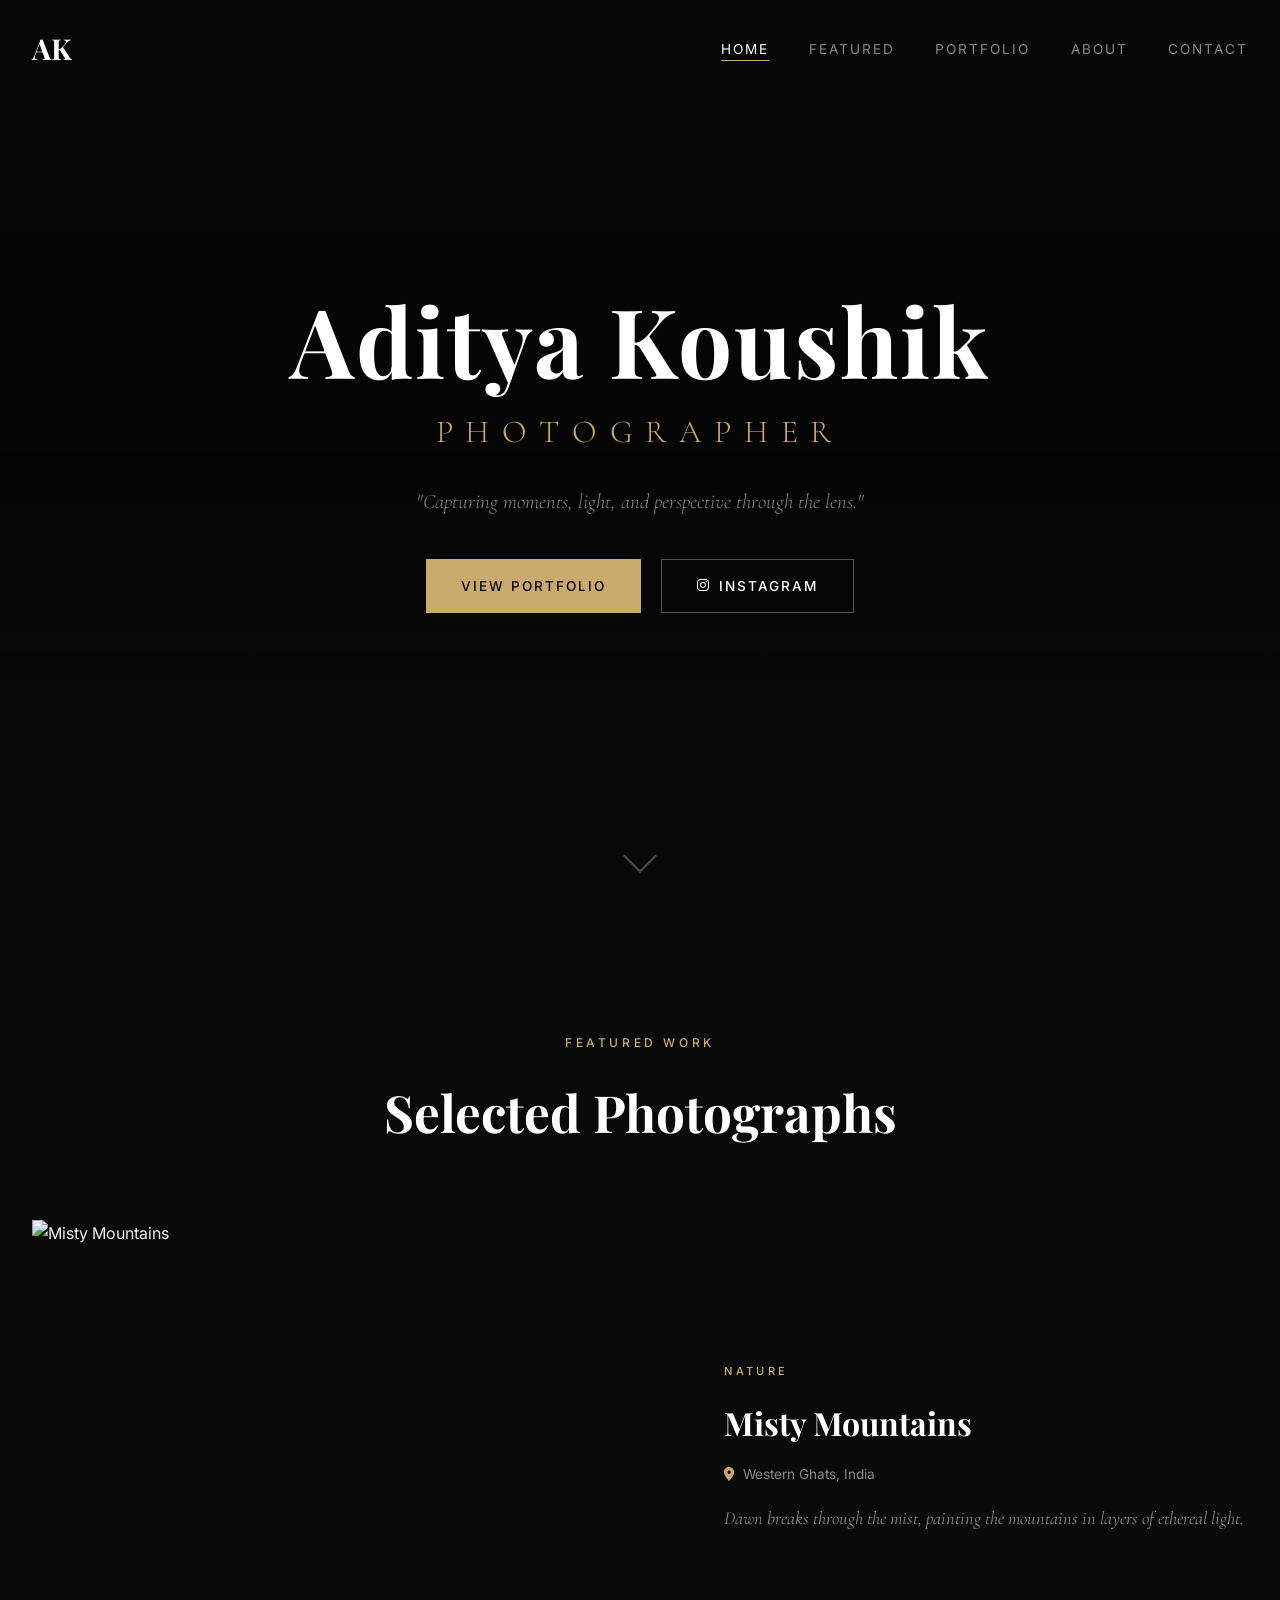
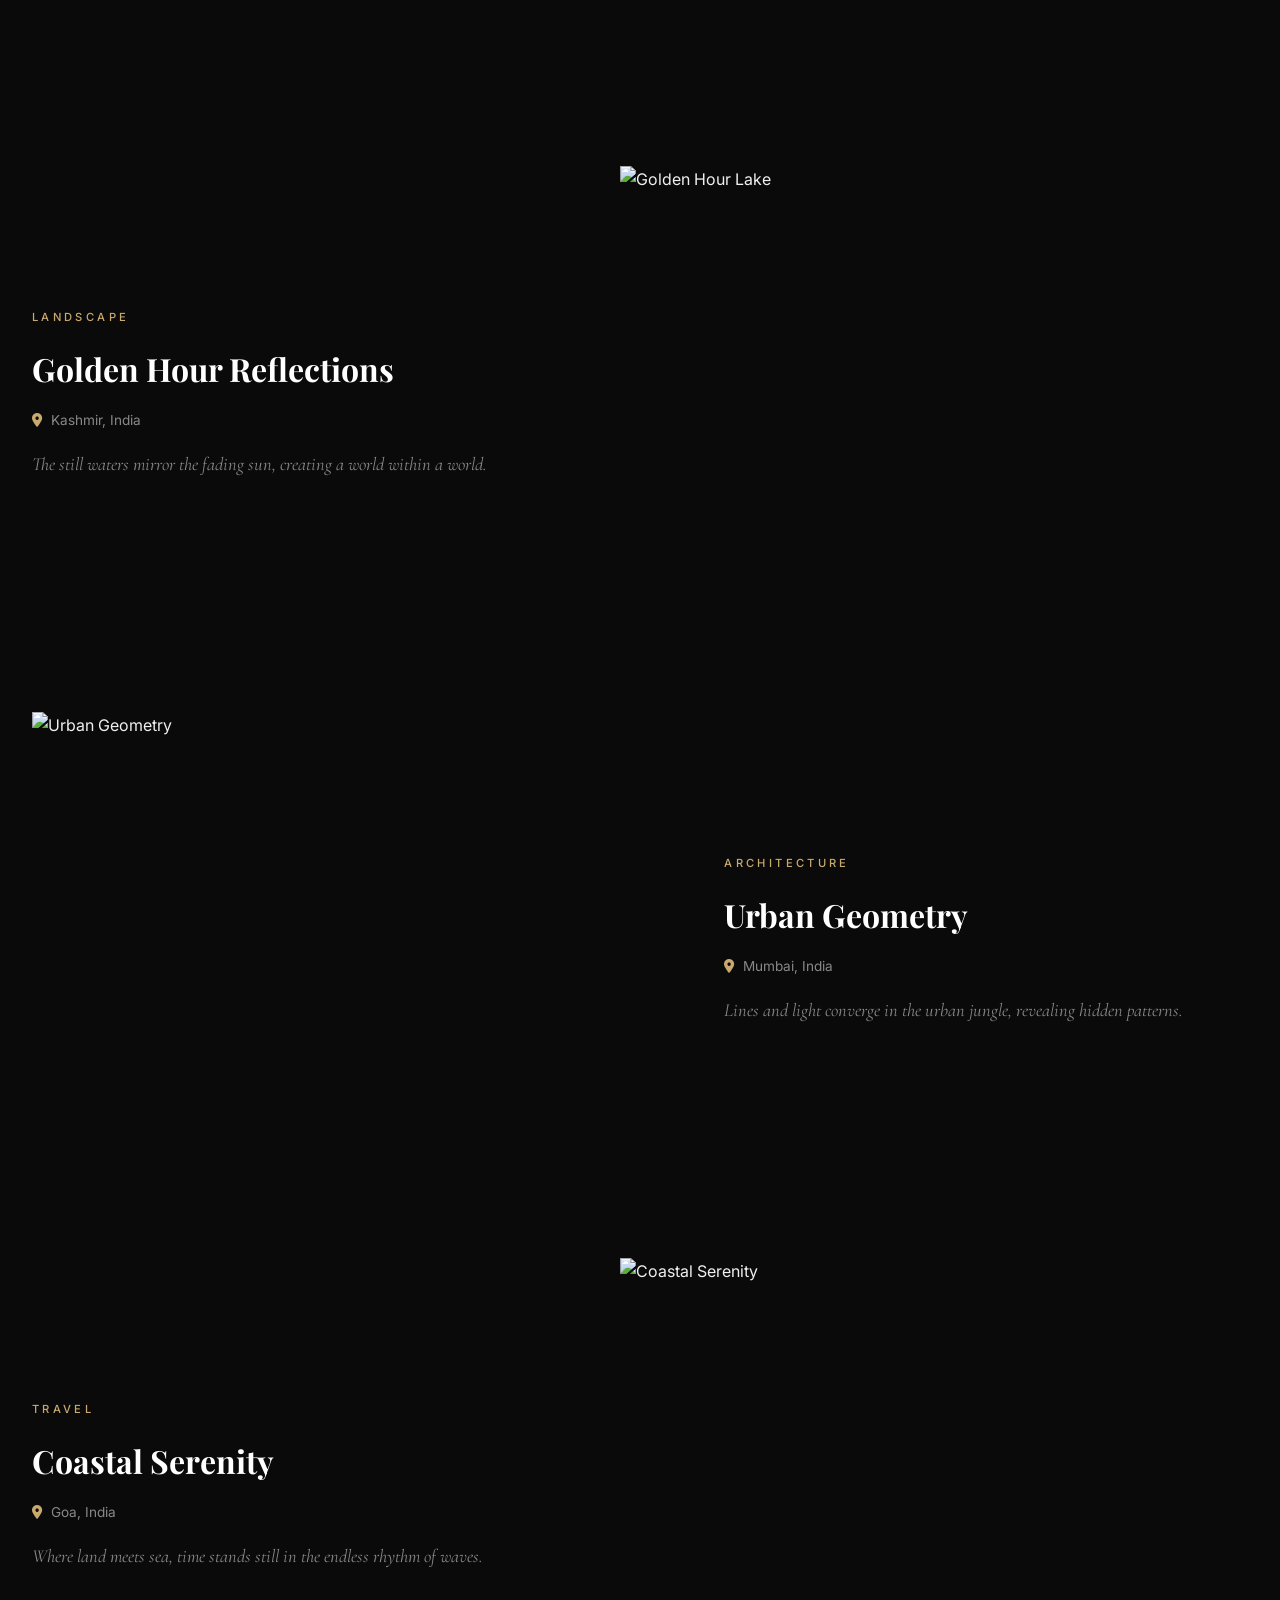
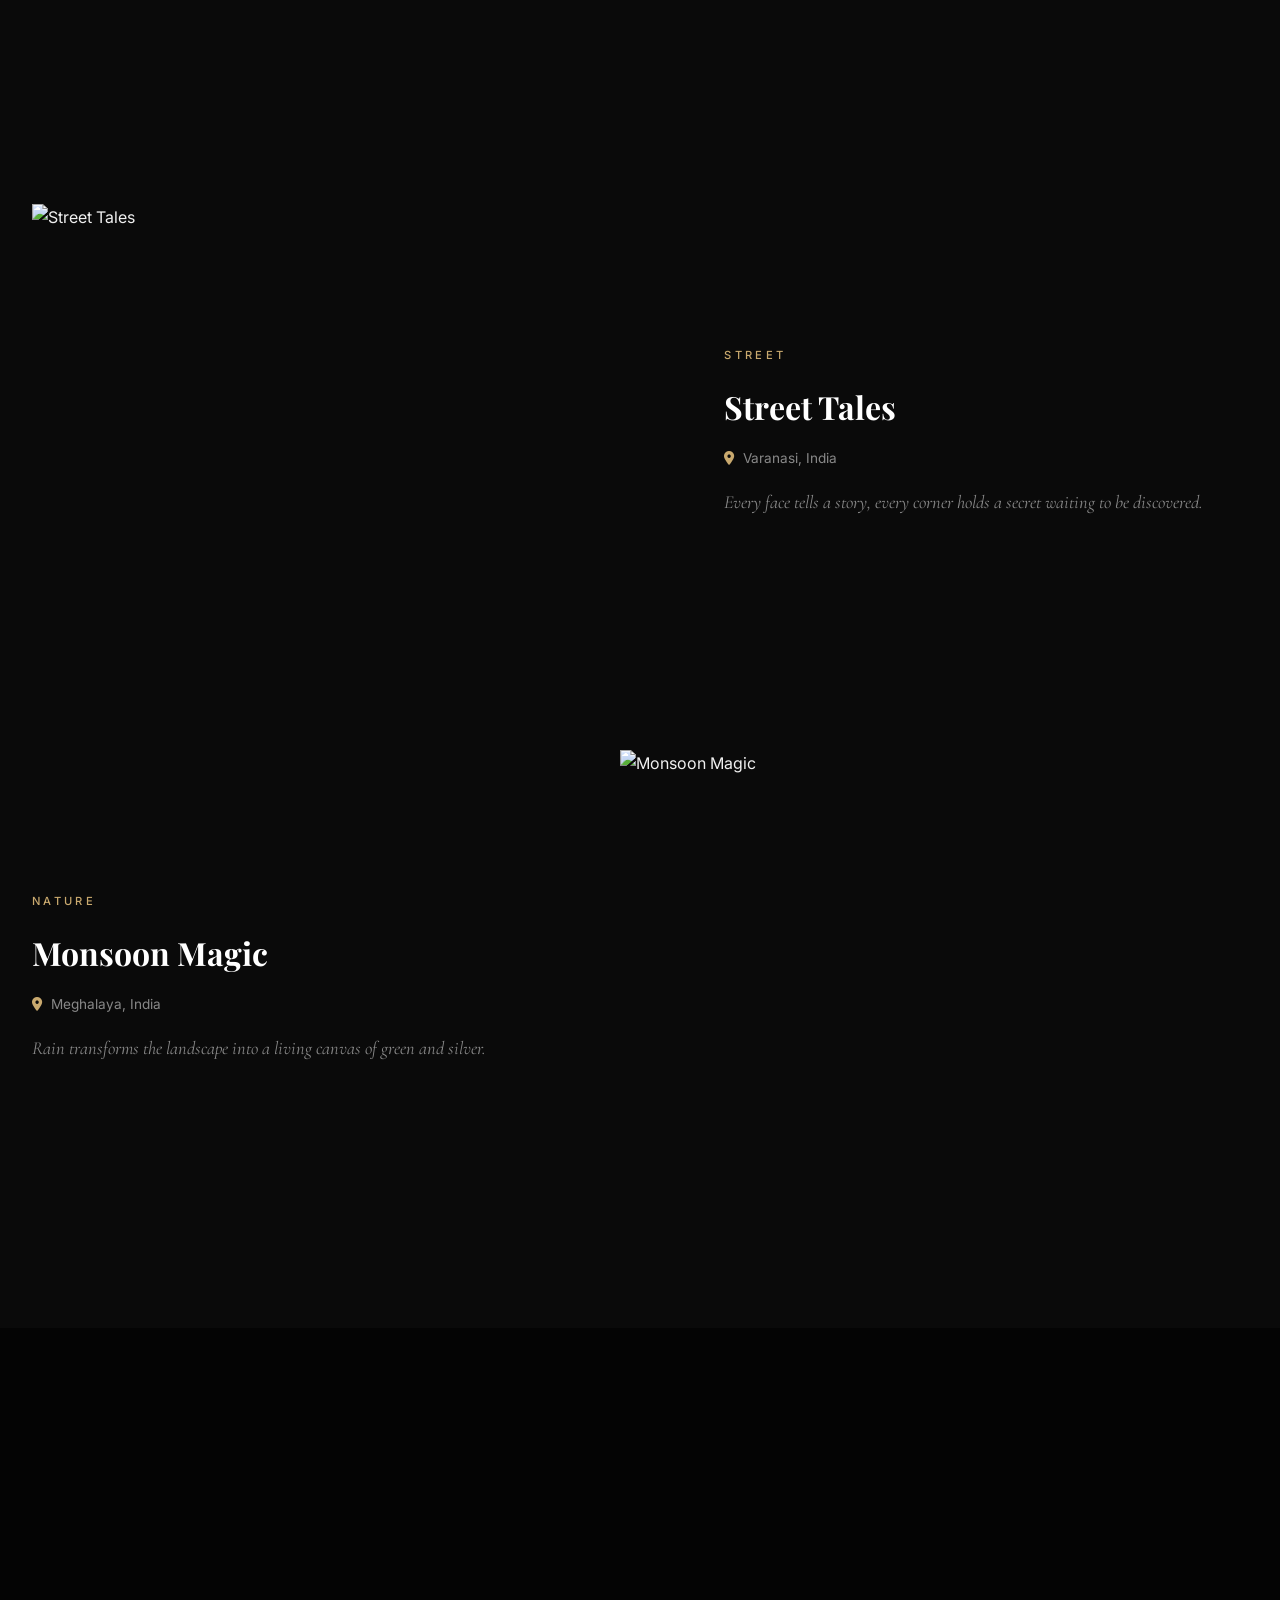
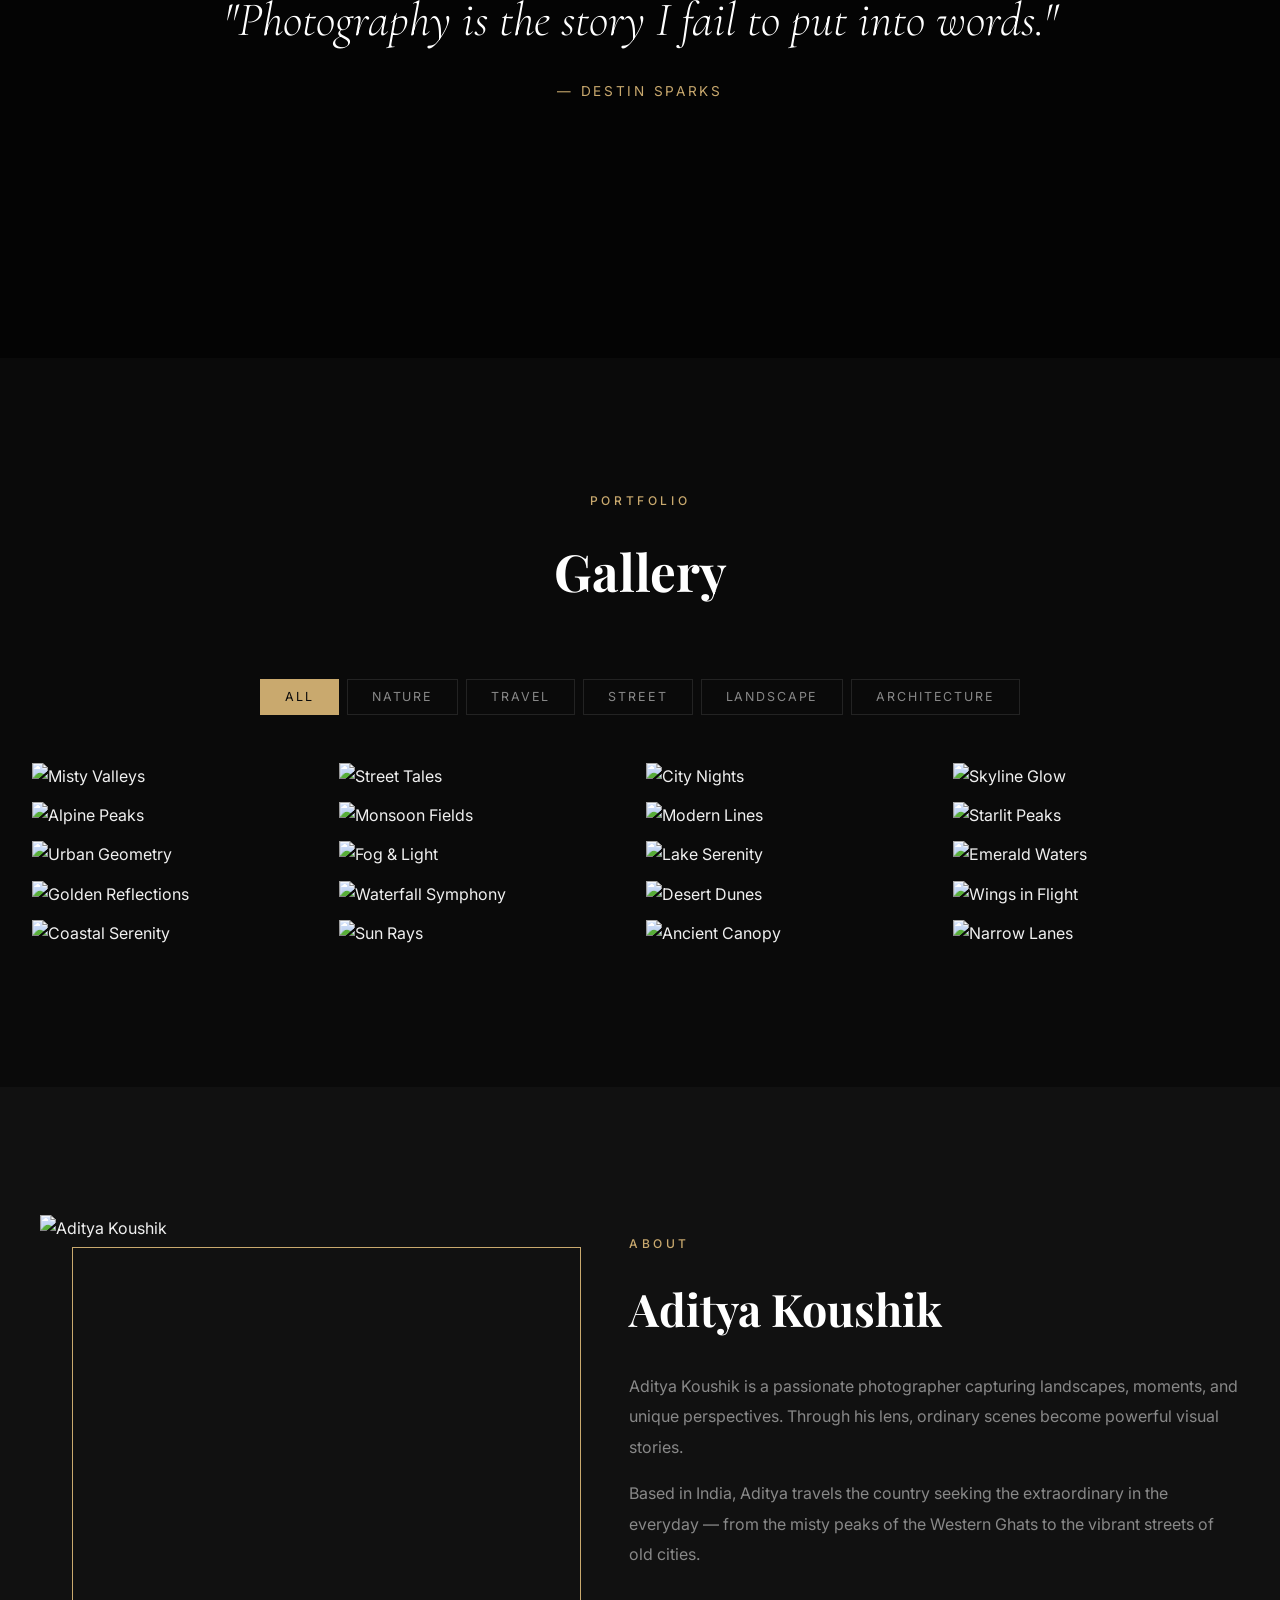
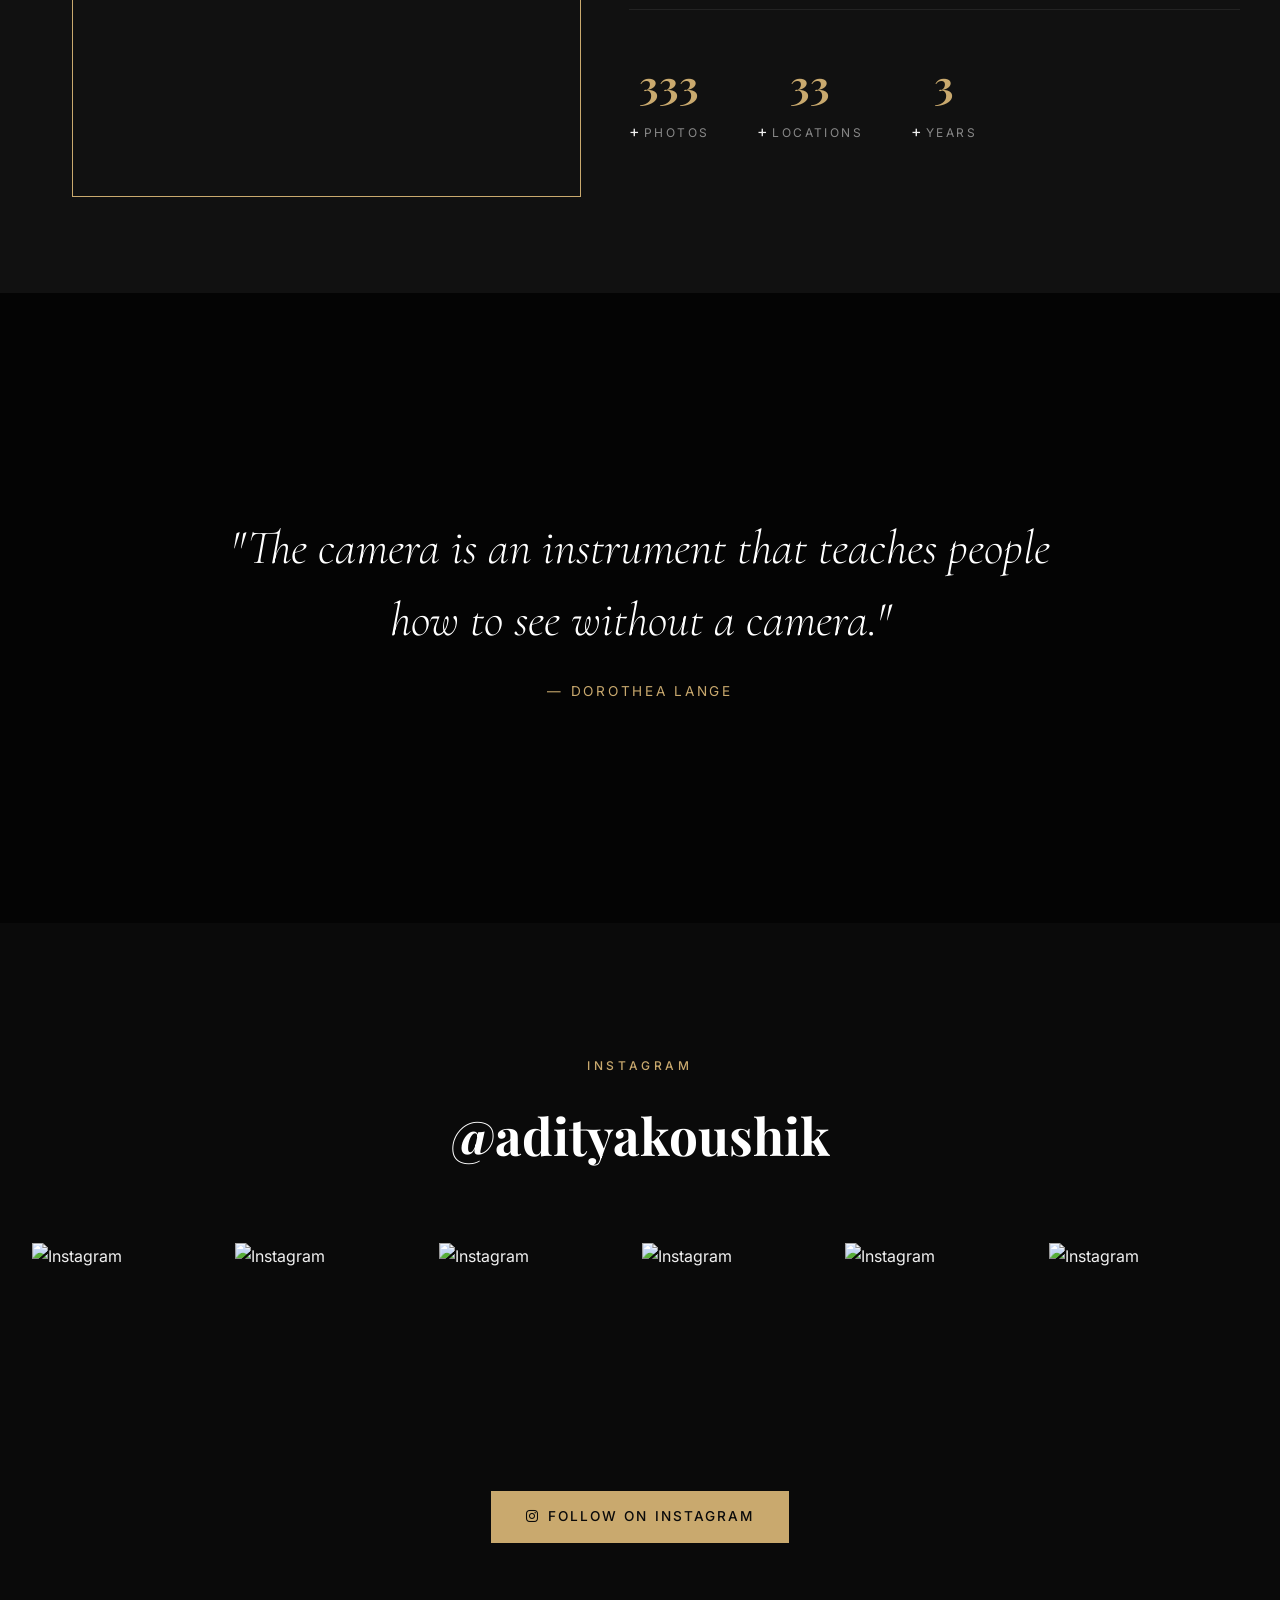
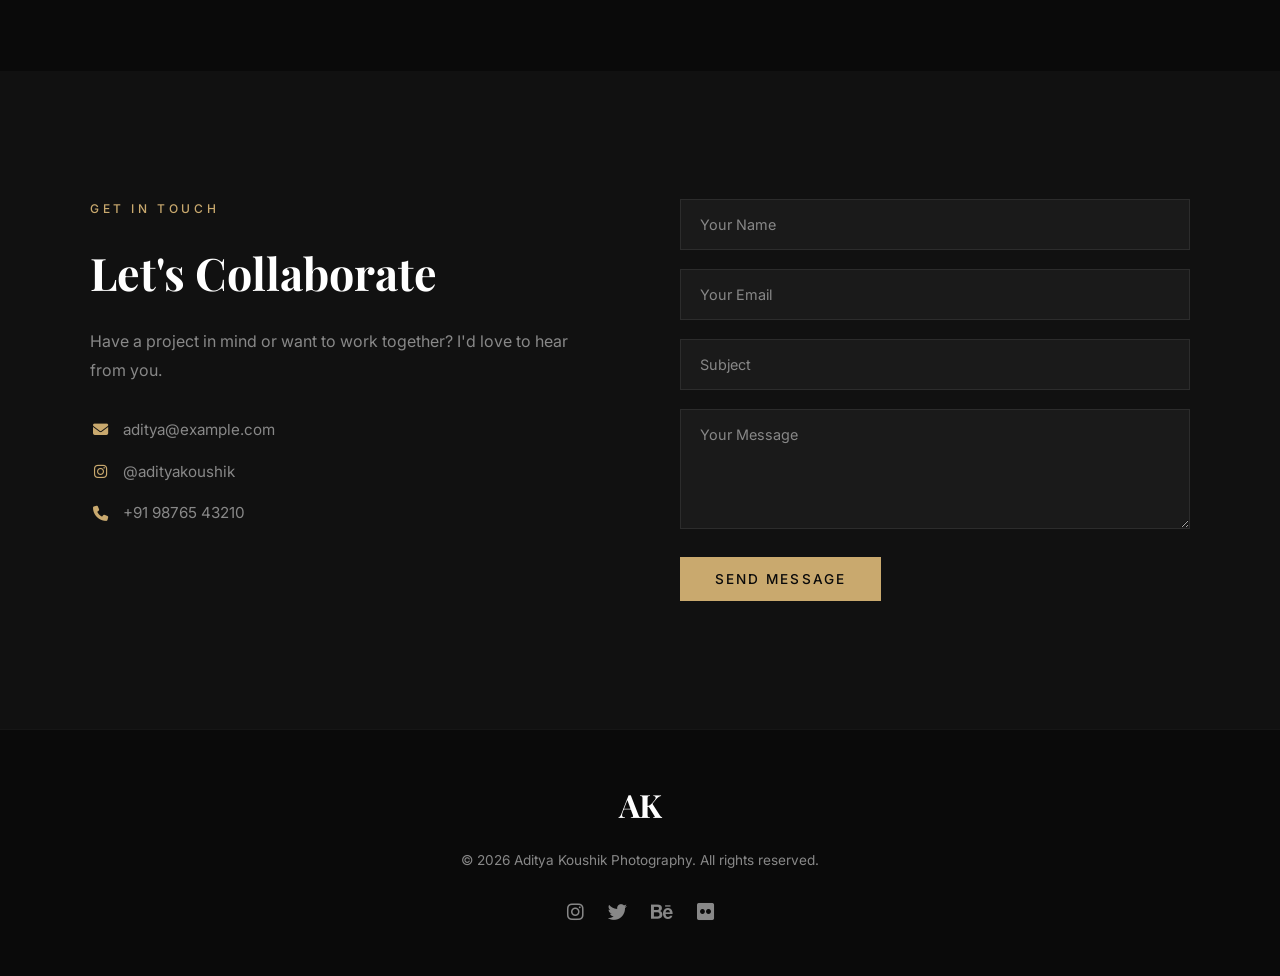
==== index.html @ e624eb82 "🚀 Initial commit - Aditya Koushik Photography Portfolio" ====
<!DOCTYPE html>
<html lang="en">
<head>
    <meta charset="UTF-8">
    <meta name="viewport" content="width=device-width, initial-scale=1.0">
    <title>Aditya Koushik – Photography</title>
    <link rel="stylesheet" href="css/style.css">
    <link rel="stylesheet" href="css/lightbox.css">
    <link href="https://fonts.googleapis.com/css2?family=Playfair+Display:ital,wght@0,400;0,700;1,400&family=Inter:wght@300;400;500;600&family=Cormorant+Garamond:ital,wght@0,300;0,400;0,600;1,300;1,400&display=swap" rel="stylesheet">
    <link rel="stylesheet" href="https://cdnjs.cloudflare.com/ajax/libs/font-awesome/6.5.1/css/all.min.css">
</head>
<body>
    <!-- Loader -->
    <div id="loader">
        <div class="loader-inner">
            <div class="loader-line"></div>
            <span>Aditya Koushik</span>
        </div>
    </div>

    <!-- Navigation -->
    <nav id="navbar">
        <div class="nav-container">
            <a href="#" class="nav-logo">AK</a>
            <button class="nav-toggle" id="navToggle" aria-label="Toggle navigation">
                <span></span>
                <span></span>
                <span></span>
            </button>
            <ul class="nav-links" id="navLinks">
                <li><a href="#hero">Home</a></li>
                <li><a href="#featured">Featured</a></li>
                <li><a href="#gallery">Portfolio</a></li>
                <li><a href="#about">About</a></li>
                <li><a href="#contact">Contact</a></li>
            </ul>
        </div>
    </nav>

    <!-- Hero Section -->
    <section id="hero" class="hero-section">
        <div class="hero-parallax-bg">
            <img src="https://images.unsplash.com/photo-1506905925346-21bda4d32df4?w=1920&q=80" alt="Hero landscape" class="hero-bg-img">
        </div>
        <div class="hero-overlay"></div>
        <div class="hero-content">
            <h1 class="hero-title">
                <span class="hero-title-line">Aditya Koushik</span>
                <span class="hero-subtitle-line">Photographer</span>
            </h1>
            <p class="hero-tagline">"Capturing moments, light, and perspective through the lens."</p>
            <div class="hero-buttons">
                <a href="#gallery" class="btn btn-primary">View Portfolio</a>
                <a href="https://instagram.com" target="_blank" class="btn btn-outline"><i class="fab fa-instagram"></i> Instagram</a>
            </div>
        </div>
        <div class="scroll-indicator">
            <div class="scroll-arrow"></div>
        </div>
    </section>

    <!-- Featured Photos Section -->
    <section id="featured" class="featured-section">
        <div class="section-header reveal">
            <span class="section-label">Featured Work</span>
            <h2 class="section-title">Selected Photographs</h2>
        </div>

        <div class="featured-grid">
            <!-- Item 1 -->
            <div class="featured-item reveal" data-direction="left">
                <div class="featured-image">
                    <img src="https://images.unsplash.com/photo-1470071459604-3b5ec3a7fe05?w=900&q=80" alt="Misty Mountains" loading="lazy">
                </div>
                <div class="featured-info">
                    <span class="featured-category">Nature</span>
                    <h3>Misty Mountains</h3>
                    <p class="featured-location"><i class="fas fa-map-marker-alt"></i> Western Ghats, India</p>
                    <p class="featured-caption">Dawn breaks through the mist, painting the mountains in layers of ethereal light.</p>
                </div>
            </div>

            <!-- Item 2 -->
            <div class="featured-item featured-item-reverse reveal" data-direction="right">
                <div class="featured-image">
                    <img src="https://images.unsplash.com/photo-1493246507139-91e8fad9978e?w=900&q=80" alt="Golden Hour Lake" loading="lazy">
                </div>
                <div class="featured-info">
                    <span class="featured-category">Landscape</span>
                    <h3>Golden Hour Reflections</h3>
                    <p class="featured-location"><i class="fas fa-map-marker-alt"></i> Kashmir, India</p>
                    <p class="featured-caption">The still waters mirror the fading sun, creating a world within a world.</p>
                </div>
            </div>

            <!-- Item 3 -->
            <div class="featured-item reveal" data-direction="left">
                <div class="featured-image">
                    <img src="https://images.unsplash.com/photo-1477959858617-67f85cf4f1df?w=900&q=80" alt="Urban Geometry" loading="lazy">
                </div>
                <div class="featured-info">
                    <span class="featured-category">Architecture</span>
                    <h3>Urban Geometry</h3>
                    <p class="featured-location"><i class="fas fa-map-marker-alt"></i> Mumbai, India</p>
                    <p class="featured-caption">Lines and light converge in the urban jungle, revealing hidden patterns.</p>
                </div>
            </div>

            <!-- Item 4 -->
            <div class="featured-item featured-item-reverse reveal" data-direction="right">
                <div class="featured-image">
                    <img src="https://images.unsplash.com/photo-1504893524553-b855bce32c67?w=900&q=80" alt="Coastal Serenity" loading="lazy">
                </div>
                <div class="featured-info">
                    <span class="featured-category">Travel</span>
                    <h3>Coastal Serenity</h3>
                    <p class="featured-location"><i class="fas fa-map-marker-alt"></i> Goa, India</p>
                    <p class="featured-caption">Where land meets sea, time stands still in the endless rhythm of waves.</p>
                </div>
            </div>

            <!-- Item 5 -->
            <div class="featured-item reveal" data-direction="left">
                <div class="featured-image">
                    <img src="https://images.unsplash.com/photo-1517760444937-f6397edcbbcd?w=900&q=80" alt="Street Tales" loading="lazy">
                </div>
                <div class="featured-info">
                    <span class="featured-category">Street</span>
                    <h3>Street Tales</h3>
                    <p class="featured-location"><i class="fas fa-map-marker-alt"></i> Varanasi, India</p>
                    <p class="featured-caption">Every face tells a story, every corner holds a secret waiting to be discovered.</p>
                </div>
            </div>

            <!-- Item 6 -->
            <div class="featured-item featured-item-reverse reveal" data-direction="right">
                <div class="featured-image">
                    <img src="https://images.unsplash.com/photo-1518173946687-a1e0e2a9e57c?w=900&q=80" alt="Monsoon Magic" loading="lazy">
                </div>
                <div class="featured-info">
                    <span class="featured-category">Nature</span>
                    <h3>Monsoon Magic</h3>
                    <p class="featured-location"><i class="fas fa-map-marker-alt"></i> Meghalaya, India</p>
                    <p class="featured-caption">Rain transforms the landscape into a living canvas of green and silver.</p>
                </div>
            </div>
        </div>
    </section>

    <!-- Parallax Quote Section -->
    <section class="parallax-quote">
        <div class="parallax-bg">
            <img src="https://images.unsplash.com/photo-1500534314209-a25ddb2bd429?w=1920&q=80" alt="Parallax background" loading="lazy">
        </div>
        <div class="parallax-overlay"></div>
        <div class="parallax-content reveal">
            <blockquote>"Photography is the story I fail to put into words."</blockquote>
            <span class="quote-author">— Destin Sparks</span>
        </div>
    </section>

    <!-- Main Portfolio Gallery -->
    <section id="gallery" class="gallery-section">
        <div class="section-header reveal">
            <span class="section-label">Portfolio</span>
            <h2 class="section-title">Gallery</h2>
        </div>

        <div class="gallery-filters reveal">
            <button class="filter-btn active" data-filter="all">All</button>
            <button class="filter-btn" data-filter="nature">Nature</button>
            <button class="filter-btn" data-filter="travel">Travel</button>
            <button class="filter-btn" data-filter="street">Street</button>
            <button class="filter-btn" data-filter="landscape">Landscape</button>
            <button class="filter-btn" data-filter="architecture">Architecture</button>
        </div>

        <div class="masonry-grid" id="masonryGrid">
            <!-- Gallery items populated by JS -->
        </div>
    </section>

    <!-- About Section -->
    <section id="about" class="about-section">
        <div class="about-container reveal">
            <div class="about-image">
                <img src="https://images.unsplash.com/photo-1507003211169-0a1dd7228f2d?w=600&q=80" alt="Aditya Koushik" loading="lazy">
            </div>
            <div class="about-text">
                <span class="section-label">About</span>
                <h2>Aditya Koushik</h2>
                <p>Aditya Koushik is a passionate photographer capturing landscapes, moments, and unique perspectives. Through his lens, ordinary scenes become powerful visual stories.</p>
                <p>Based in India, Aditya travels the country seeking the extraordinary in the everyday — from the misty peaks of the Western Ghats to the vibrant streets of old cities.</p>
                <div class="about-stats">
                    <div class="stat">
                        <span class="stat-number" data-count="500">0</span>+
                        <span class="stat-label">Photos</span>
                    </div>
                    <div class="stat">
                        <span class="stat-number" data-count="50">0</span>+
                        <span class="stat-label">Locations</span>
                    </div>
                    <div class="stat">
                        <span class="stat-number" data-count="5">0</span>+
                        <span class="stat-label">Years</span>
                    </div>
                </div>
            </div>
        </div>
    </section>

    <!-- Second Parallax -->
    <section class="parallax-quote parallax-quote-2">
        <div class="parallax-bg">
            <img src="https://images.unsplash.com/photo-1433086966358-54859d0ed716?w=1920&q=80" alt="Parallax background 2" loading="lazy">
        </div>
        <div class="parallax-overlay"></div>
        <div class="parallax-content reveal">
            <blockquote>"The camera is an instrument that teaches people how to see without a camera."</blockquote>
            <span class="quote-author">— Dorothea Lange</span>
        </div>
    </section>

    <!-- Instagram Feed Section -->
    <section id="instagram" class="instagram-section">
        <div class="section-header reveal">
            <span class="section-label">Instagram</span>
            <h2 class="section-title">@adityakoushik</h2>
        </div>
        <div class="instagram-grid reveal" id="instaGrid">
            <!-- Populated by JS -->
        </div>
        <div class="instagram-cta reveal">
            <a href="https://instagram.com" target="_blank" class="btn btn-primary"><i class="fab fa-instagram"></i> Follow on Instagram</a>
        </div>
    </section>

    <!-- Contact Section -->
    <section id="contact" class="contact-section">
        <div class="contact-container reveal">
            <div class="contact-info">
                <span class="section-label">Get in Touch</span>
                <h2>Let's Collaborate</h2>
                <p>Have a project in mind or want to work together? I'd love to hear from you.</p>
                <div class="contact-links">
                    <a href="mailto:aditya@example.com"><i class="fas fa-envelope"></i> aditya@example.com</a>
                    <a href="https://instagram.com" target="_blank"><i class="fab fa-instagram"></i> @adityakoushik</a>
                    <a href="#"><i class="fas fa-phone"></i> +91 98765 43210</a>
                </div>
            </div>
            <form class="contact-form" id="contactForm">
                <div class="form-group">
                    <input type="text" name="name" placeholder="Your Name" required>
                </div>
                <div class="form-group">
                    <input type="email" name="email" placeholder="Your Email" required>
                </div>
                <div class="form-group">
                    <input type="text" name="subject" placeholder="Subject">
                </div>
                <div class="form-group">
                    <textarea name="message" placeholder="Your Message" rows="5" required></textarea>
                </div>
                <button type="submit" class="btn btn-primary">Send Message</button>
            </form>
        </div>
    </section>

    <!-- Footer -->
    <footer class="footer">
        <div class="footer-container">
            <div class="footer-logo">AK</div>
            <p>&copy; 2026 Aditya Koushik Photography. All rights reserved.</p>
            <div class="footer-socials">
                <a href="https://instagram.com" target="_blank"><i class="fab fa-instagram"></i></a>
                <a href="#"><i class="fab fa-twitter"></i></a>
                <a href="#"><i class="fab fa-behance"></i></a>
                <a href="#"><i class="fab fa-flickr"></i></a>
            </div>
        </div>
    </footer>

    <!-- Lightbox -->
    <div id="lightbox" class="lightbox">
        <button class="lightbox-close" id="lightboxClose">&times;</button>
        <button class="lightbox-prev" id="lightboxPrev"><i class="fas fa-chevron-left"></i></button>
        <button class="lightbox-next" id="lightboxNext"><i class="fas fa-chevron-right"></i></button>
        <div class="lightbox-content">
            <img id="lightboxImg" src="" alt="Gallery photo">
            <div class="lightbox-info" id="lightboxInfo">
                <h3 id="lightboxTitle"></h3>
                <p id="lightboxCaption"></p>
            </div>
        </div>
        <div class="lightbox-counter" id="lightboxCounter"></div>
    </div>

    <script src="js/app.js"></script>
</body>
</html>
---- css/style.css ----
/* ============================================
   ADITYA KOUSHIK PHOTOGRAPHY - MAIN STYLES
   ============================================ */

/* --- CSS Variables --- */
:root {
    --color-bg: #0a0a0a;
    --color-bg-light: #111111;
    --color-bg-card: #151515;
    --color-text: #f0f0f0;
    --color-text-muted: #888888;
    --color-accent: #c9a96e;
    --color-accent-hover: #dbb97e;
    --color-white: #ffffff;
    --color-overlay: rgba(0, 0, 0, 0.55);
    --font-display: 'Playfair Display', serif;
    --font-body: 'Inter', sans-serif;
    --font-elegant: 'Cormorant Garamond', serif;
    --transition-smooth: cubic-bezier(0.25, 0.46, 0.45, 0.94);
    --transition-spring: cubic-bezier(0.22, 1, 0.36, 1);
}

/* --- Reset & Base --- */
*, *::before, *::after {
    margin: 0;
    padding: 0;
    box-sizing: border-box;
}

html {
    scroll-behavior: smooth;
    font-size: 16px;
    overflow-x: hidden;
}

body {
    font-family: var(--font-body);
    background-color: var(--color-bg);
    color: var(--color-text);
    line-height: 1.7;
    overflow-x: hidden;
    -webkit-font-smoothing: antialiased;
    -moz-osx-font-smoothing: grayscale;
}

img {
    display: block;
    max-width: 100%;
    height: auto;
}

a {
    color: inherit;
    text-decoration: none;
}

/* --- Loader --- */
#loader {
    position: fixed;
    top: 0;
    left: 0;
    width: 100%;
    height: 100%;
    background: var(--color-bg);
    display: flex;
    align-items: center;
    justify-content: center;
    z-index: 10000;
    transition: opacity 0.8s ease, visibility 0.8s ease;
}

#loader.hidden {
    opacity: 0;
    visibility: hidden;
    pointer-events: none;
}

.loader-inner {
    text-align: center;
}

.loader-inner span {
    display: block;
    font-family: var(--font-display);
    font-size: 1.5rem;
    color: var(--color-text-muted);
    letter-spacing: 0.3em;
    text-transform: uppercase;
    margin-top: 1.5rem;
}

.loader-line {
    width: 120px;
    height: 2px;
    background: var(--color-bg-light);
    margin: 0 auto;
    position: relative;
    overflow: hidden;
}

.loader-line::after {
    content: '';
    position: absolute;
    left: -50%;
    width: 50%;
    height: 100%;
    background: var(--color-accent);
    animation: loaderSlide 1.2s ease infinite;
}

@keyframes loaderSlide {
    0% { left: -50%; }
    100% { left: 100%; }
}

/* --- Navigation --- */
#navbar {
    position: fixed;
    top: 0;
    left: 0;
    width: 100%;
    z-index: 1000;
    padding: 1.5rem 0;
    transition: all 0.4s var(--transition-smooth);
}

#navbar.scrolled {
    background: rgba(10, 10, 10, 0.95);
    backdrop-filter: blur(20px);
    -webkit-backdrop-filter: blur(20px);
    padding: 0.8rem 0;
    box-shadow: 0 1px 0 rgba(255, 255, 255, 0.05);
}

.nav-container {
    max-width: 1400px;
    margin: 0 auto;
    padding: 0 2rem;
    display: flex;
    align-items: center;
    justify-content: space-between;
}

.nav-logo {
    font-family: var(--font-display);
    font-size: 1.8rem;
    font-weight: 700;
    color: var(--color-white);
    letter-spacing: 0.05em;
    transition: color 0.3s;
}

.nav-logo:hover {
    color: var(--color-accent);
}

.nav-links {
    list-style: none;
    display: flex;
    gap: 2.5rem;
}

.nav-links a {
    font-size: 0.85rem;
    text-transform: uppercase;
    letter-spacing: 0.15em;
    color: var(--color-text-muted);
    transition: color 0.3s;
    position: relative;
    font-weight: 400;
}

.nav-links a::after {
    content: '';
    position: absolute;
    bottom: -4px;
    left: 0;
    width: 0;
    height: 1px;
    background: var(--color-accent);
    transition: width 0.3s var(--transition-smooth);
}

.nav-links a:hover,
.nav-links a.active {
    color: var(--color-white);
}

.nav-links a:hover::after,
.nav-links a.active::after {
    width: 100%;
}

.nav-toggle {
    display: none;
    flex-direction: column;
    gap: 5px;
    background: none;
    border: none;
    cursor: pointer;
    padding: 5px;
    z-index: 1001;
}

.nav-toggle span {
    width: 25px;
    height: 2px;
    background: var(--color-white);
    transition: all 0.3s;
}

.nav-toggle.active span:nth-child(1) {
    transform: translateY(7px) rotate(45deg);
}

.nav-toggle.active span:nth-child(2) {
    opacity: 0;
}

.nav-toggle.active span:nth-child(3) {
    transform: translateY(-7px) rotate(-45deg);
}

/* --- Hero Section --- */
.hero-section {
    position: relative;
    height: 100vh;
    min-height: 700px;
    display: flex;
    align-items: center;
    justify-content: center;
    overflow: hidden;
}

.hero-parallax-bg {
    position: absolute;
    top: -15%;
    left: -5%;
    width: 110%;
    height: 130%;
    will-change: transform;
}

.hero-bg-img {
    width: 100%;
    height: 100%;
    object-fit: cover;
    animation: heroZoom 20s ease-in-out infinite alternate;
}

@keyframes heroZoom {
    0% { transform: scale(1); }
    100% { transform: scale(1.08); }
}

.hero-overlay {
    position: absolute;
    inset: 0;
    background: linear-gradient(
        to bottom,
        rgba(0, 0, 0, 0.3) 0%,
        rgba(0, 0, 0, 0.5) 50%,
        rgba(10, 10, 10, 0.95) 100%
    );
    z-index: 1;
}

.hero-content {
    position: relative;
    z-index: 2;
    text-align: center;
    padding: 0 2rem;
    opacity: 0;
    transform: translateY(40px);
    animation: heroFadeIn 1.5s var(--transition-spring) 0.5s forwards;
}

@keyframes heroFadeIn {
    to {
        opacity: 1;
        transform: translateY(0);
    }
}

.hero-title {
    margin-bottom: 1.5rem;
}

.hero-title-line {
    display: block;
    font-family: var(--font-display);
    font-size: clamp(3rem, 8vw, 6rem);
    font-weight: 700;
    color: var(--color-white);
    letter-spacing: 0.02em;
    line-height: 1.1;
}

.hero-subtitle-line {
    display: block;
    font-family: var(--font-elegant);
    font-size: clamp(1.2rem, 3vw, 2rem);
    font-weight: 300;
    color: var(--color-accent);
    letter-spacing: 0.4em;
    text-transform: uppercase;
    margin-top: 0.8rem;
}

.hero-tagline {
    font-family: var(--font-elegant);
    font-size: clamp(1rem, 2vw, 1.3rem);
    color: var(--color-text-muted);
    font-style: italic;
    margin-bottom: 2.5rem;
    max-width: 600px;
    margin-left: auto;
    margin-right: auto;
    font-weight: 300;
}

.hero-buttons {
    display: flex;
    gap: 1.2rem;
    justify-content: center;
    flex-wrap: wrap;
}

/* --- Buttons --- */
.btn {
    display: inline-flex;
    align-items: center;
    gap: 0.5rem;
    padding: 0.9rem 2.2rem;
    font-size: 0.85rem;
    font-family: var(--font-body);
    text-transform: uppercase;
    letter-spacing: 0.15em;
    font-weight: 500;
    border: none;
    cursor: pointer;
    transition: all 0.4s var(--transition-smooth);
    border-radius: 0;
}

.btn-primary {
    background: var(--color-accent);
    color: var(--color-bg);
}

.btn-primary:hover {
    background: var(--color-accent-hover);
    transform: translateY(-2px);
    box-shadow: 0 10px 30px rgba(201, 169, 110, 0.3);
}

.btn-outline {
    background: transparent;
    color: var(--color-white);
    border: 1px solid rgba(255, 255, 255, 0.3);
}

.btn-outline:hover {
    border-color: var(--color-accent);
    color: var(--color-accent);
    transform: translateY(-2px);
}

/* --- Scroll Indicator --- */
.scroll-indicator {
    position: absolute;
    bottom: 2rem;
    left: 50%;
    transform: translateX(-50%);
    z-index: 2;
}

.scroll-arrow {
    width: 24px;
    height: 24px;
    border-right: 2px solid var(--color-text-muted);
    border-bottom: 2px solid var(--color-text-muted);
    transform: rotate(45deg);
    animation: scrollBounce 2s ease-in-out infinite;
    opacity: 0.5;
}

@keyframes scrollBounce {
    0%, 100% { transform: rotate(45deg) translateY(0); opacity: 0.5; }
    50% { transform: rotate(45deg) translateY(8px); opacity: 1; }
}

/* --- Section Common --- */
.section-header {
    text-align: center;
    margin-bottom: 4rem;
}

.section-label {
    display: inline-block;
    font-size: 0.75rem;
    text-transform: uppercase;
    letter-spacing: 0.3em;
    color: var(--color-accent);
    margin-bottom: 1rem;
    font-weight: 500;
}

.section-title {
    font-family: var(--font-display);
    font-size: clamp(2rem, 4vw, 3.2rem);
    font-weight: 700;
    color: var(--color-white);
}

/* --- Featured Section --- */
.featured-section {
    padding: 8rem 2rem;
    max-width: 1400px;
    margin: 0 auto;
}

.featured-grid {
    display: flex;
    flex-direction: column;
    gap: 6rem;
}

.featured-item {
    display: grid;
    grid-template-columns: 1.2fr 1fr;
    gap: 4rem;
    align-items: center;
}

.featured-item-reverse {
    direction: rtl;
}

.featured-item-reverse > * {
    direction: ltr;
}

.featured-image {
    overflow: hidden;
    position: relative;
}

.featured-image img {
    width: 100%;
    height: 450px;
    object-fit: cover;
    transition: transform 0.8s var(--transition-smooth);
}

.featured-image:hover img {
    transform: scale(1.05);
}

.featured-info {
    padding: 1rem 0;
}

.featured-category {
    font-size: 0.7rem;
    text-transform: uppercase;
    letter-spacing: 0.3em;
    color: var(--color-accent);
    font-weight: 500;
}

.featured-info h3 {
    font-family: var(--font-display);
    font-size: 2rem;
    margin: 0.8rem 0;
    color: var(--color-white);
    font-weight: 700;
}

.featured-location {
    font-size: 0.85rem;
    color: var(--color-text-muted);
    margin-bottom: 1rem;
}

.featured-location i {
    color: var(--color-accent);
    margin-right: 0.3rem;
}

.featured-caption {
    font-family: var(--font-elegant);
    font-size: 1.15rem;
    color: var(--color-text-muted);
    line-height: 1.8;
    font-style: italic;
}

/* --- Parallax Quote --- */
.parallax-quote {
    position: relative;
    height: 70vh;
    min-height: 500px;
    display: flex;
    align-items: center;
    justify-content: center;
    overflow: hidden;
}

.parallax-bg {
    position: absolute;
    top: -30%;
    left: 0;
    width: 100%;
    height: 160%;
    will-change: transform;
}

.parallax-bg img {
    width: 100%;
    height: 100%;
    object-fit: cover;
}

.parallax-overlay {
    position: absolute;
    inset: 0;
    background: rgba(0, 0, 0, 0.6);
    z-index: 1;
}

.parallax-content {
    position: relative;
    z-index: 2;
    text-align: center;
    padding: 0 2rem;
    max-width: 900px;
}

.parallax-content blockquote {
    font-family: var(--font-elegant);
    font-size: clamp(1.8rem, 4vw, 3rem);
    color: var(--color-white);
    font-weight: 300;
    font-style: italic;
    line-height: 1.5;
}

.quote-author {
    display: block;
    margin-top: 1.5rem;
    font-size: 0.85rem;
    color: var(--color-accent);
    letter-spacing: 0.2em;
    text-transform: uppercase;
}

/* --- Gallery Section --- */
.gallery-section {
    padding: 8rem 2rem;
    max-width: 1500px;
    margin: 0 auto;
}

.gallery-filters {
    display: flex;
    justify-content: center;
    flex-wrap: wrap;
    gap: 0.5rem;
    margin-bottom: 3rem;
}

.filter-btn {
    background: transparent;
    border: 1px solid rgba(255, 255, 255, 0.1);
    color: var(--color-text-muted);
    padding: 0.6rem 1.5rem;
    font-size: 0.78rem;
    text-transform: uppercase;
    letter-spacing: 0.15em;
    cursor: pointer;
    transition: all 0.3s;
    font-family: var(--font-body);
}

.filter-btn:hover,
.filter-btn.active {
    background: var(--color-accent);
    color: var(--color-bg);
    border-color: var(--color-accent);
}

/* --- Masonry Grid --- */
.masonry-grid {
    columns: 4;
    column-gap: 12px;
}

.masonry-item {
    break-inside: avoid;
    margin-bottom: 12px;
    position: relative;
    overflow: hidden;
    cursor: pointer;
    opacity: 0;
    transform: translateY(30px);
    animation: masonryReveal 0.6s var(--transition-spring) forwards;
}

.masonry-item.hidden {
    display: none;
}

.masonry-item img {
    width: 100%;
    display: block;
    transition: transform 0.6s var(--transition-smooth);
}

.masonry-item:hover img {
    transform: scale(1.08);
}

.masonry-overlay {
    position: absolute;
    inset: 0;
    background: linear-gradient(to top, rgba(0, 0, 0, 0.7) 0%, transparent 50%);
    opacity: 0;
    transition: opacity 0.4s;
    display: flex;
    align-items: flex-end;
    padding: 1.5rem;
}

.masonry-item:hover .masonry-overlay {
    opacity: 1;
}

.masonry-overlay-text h4 {
    font-family: var(--font-display);
    font-size: 1.1rem;
    color: var(--color-white);
    margin-bottom: 0.2rem;
}

.masonry-overlay-text span {
    font-size: 0.75rem;
    color: var(--color-accent);
    text-transform: uppercase;
    letter-spacing: 0.15em;
}

@keyframes masonryReveal {
    to {
        opacity: 1;
        transform: translateY(0);
    }
}

/* --- About Section --- */
.about-section {
    padding: 8rem 2rem;
    background: var(--color-bg-light);
}

.about-container {
    max-width: 1200px;
    margin: 0 auto;
    display: grid;
    grid-template-columns: 1fr 1.2fr;
    gap: 5rem;
    align-items: center;
}

.about-image {
    position: relative;
}

.about-image img {
    width: 100%;
    height: 550px;
    object-fit: cover;
}

.about-image::after {
    content: '';
    position: absolute;
    top: 2rem;
    left: 2rem;
    width: 100%;
    height: 100%;
    border: 1px solid var(--color-accent);
    z-index: -1;
    transition: all 0.4s;
}

.about-image:hover::after {
    top: 1.5rem;
    left: 1.5rem;
}

.about-text .section-label {
    display: block;
    text-align: left;
}

.about-text h2 {
    font-family: var(--font-display);
    font-size: 2.8rem;
    margin: 0.5rem 0 1.5rem;
    color: var(--color-white);
}

.about-text p {
    color: var(--color-text-muted);
    font-size: 1rem;
    line-height: 1.9;
    margin-bottom: 1rem;
}

.about-stats {
    display: flex;
    gap: 3rem;
    margin-top: 2.5rem;
    padding-top: 2.5rem;
    border-top: 1px solid rgba(255, 255, 255, 0.08);
}

.stat {
    text-align: center;
}

.stat-number {
    font-family: var(--font-display);
    font-size: 2.5rem;
    font-weight: 700;
    color: var(--color-accent);
    display: block;
}

.stat-label {
    font-size: 0.75rem;
    text-transform: uppercase;
    letter-spacing: 0.2em;
    color: var(--color-text-muted);
}

/* --- Instagram Section --- */
.instagram-section {
    padding: 8rem 2rem;
}

.instagram-grid {
    display: grid;
    grid-template-columns: repeat(6, 1fr);
    gap: 4px;
    max-width: 1400px;
    margin: 0 auto 3rem;
}

.instagram-item {
    position: relative;
    overflow: hidden;
    aspect-ratio: 1;
    cursor: pointer;
}

.instagram-item img {
    width: 100%;
    height: 100%;
    object-fit: cover;
    transition: transform 0.5s var(--transition-smooth);
}

.instagram-item:hover img {
    transform: scale(1.1);
}

.instagram-item::after {
    content: '\f16d';
    font-family: 'Font Awesome 6 Brands';
    position: absolute;
    inset: 0;
    background: rgba(0, 0, 0, 0.5);
    display: flex;
    align-items: center;
    justify-content: center;
    font-size: 1.5rem;
    color: white;
    opacity: 0;
    transition: opacity 0.3s;
}

.instagram-item:hover::after {
    opacity: 1;
}

.instagram-cta {
    text-align: center;
}

/* --- Contact Section --- */
.contact-section {
    padding: 8rem 2rem;
    background: var(--color-bg-light);
}

.contact-container {
    max-width: 1100px;
    margin: 0 auto;
    display: grid;
    grid-template-columns: 1fr 1fr;
    gap: 5rem;
    align-items: start;
}

.contact-info .section-label {
    text-align: left;
    display: block;
}

.contact-info h2 {
    font-family: var(--font-display);
    font-size: 2.8rem;
    color: var(--color-white);
    margin: 0.5rem 0 1rem;
}

.contact-info p {
    color: var(--color-text-muted);
    margin-bottom: 2rem;
    line-height: 1.8;
}

.contact-links {
    display: flex;
    flex-direction: column;
    gap: 1rem;
}

.contact-links a {
    display: flex;
    align-items: center;
    gap: 0.8rem;
    color: var(--color-text-muted);
    font-size: 0.95rem;
    transition: color 0.3s;
}

.contact-links a i {
    color: var(--color-accent);
    width: 20px;
    text-align: center;
}

.contact-links a:hover {
    color: var(--color-white);
}

.contact-form {
    display: flex;
    flex-direction: column;
    gap: 1.2rem;
}

.form-group input,
.form-group textarea {
    width: 100%;
    padding: 1rem 1.2rem;
    background: rgba(255, 255, 255, 0.04);
    border: 1px solid rgba(255, 255, 255, 0.08);
    color: var(--color-white);
    font-family: var(--font-body);
    font-size: 0.9rem;
    transition: border-color 0.3s;
    outline: none;
}

.form-group input::placeholder,
.form-group textarea::placeholder {
    color: var(--color-text-muted);
}

.form-group input:focus,
.form-group textarea:focus {
    border-color: var(--color-accent);
}

.form-group textarea {
    resize: vertical;
    min-height: 120px;
}

.contact-form .btn {
    align-self: flex-start;
    border: none;
}

/* --- Footer --- */
.footer {
    padding: 3rem 2rem;
    text-align: center;
    border-top: 1px solid rgba(255, 255, 255, 0.05);
}

.footer-logo {
    font-family: var(--font-display);
    font-size: 2rem;
    font-weight: 700;
    color: var(--color-white);
    margin-bottom: 1rem;
}

.footer p {
    color: var(--color-text-muted);
    font-size: 0.85rem;
    margin-bottom: 1.5rem;
}

.footer-socials {
    display: flex;
    justify-content: center;
    gap: 1.5rem;
}

.footer-socials a {
    color: var(--color-text-muted);
    font-size: 1.2rem;
    transition: color 0.3s, transform 0.3s;
}

.footer-socials a:hover {
    color: var(--color-accent);
    transform: translateY(-3px);
}

/* --- Reveal Animations --- */
.reveal {
    opacity: 0;
    transform: translateY(40px);
    transition: opacity 0.8s var(--transition-spring), transform 0.8s var(--transition-spring);
}

.reveal[data-direction="left"] {
    transform: translateX(-60px);
}

.reveal[data-direction="right"] {
    transform: translateX(60px);
}

.reveal.revealed {
    opacity: 1;
    transform: translate(0, 0);
}

/* --- Responsive --- */
@media (max-width: 1200px) {
    .masonry-grid {
        columns: 3;
    }
}

@media (max-width: 992px) {
    .featured-item {
        grid-template-columns: 1fr;
        gap: 2rem;
    }

    .featured-item-reverse {
        direction: ltr;
    }

    .featured-image img {
        height: 350px;
    }

    .about-container {
        grid-template-columns: 1fr;
        gap: 3rem;
    }

    .about-image img {
        height: 400px;
    }

    .contact-container {
        grid-template-columns: 1fr;
        gap: 3rem;
    }

    .instagram-grid {
        grid-template-columns: repeat(3, 1fr);
    }

    .masonry-grid {
        columns: 2;
    }
}

@media (max-width: 768px) {
    .nav-toggle {
        display: flex;
    }

    .nav-links {
        position: fixed;
        top: 0;
        right: -100%;
        width: 280px;
        height: 100vh;
        background: rgba(10, 10, 10, 0.98);
        backdrop-filter: blur(20px);
        flex-direction: column;
        justify-content: center;
        align-items: center;
        gap: 2rem;
        transition: right 0.5s var(--transition-spring);
    }

    .nav-links.open {
        right: 0;
    }

    .hero-title-line {
        font-size: clamp(2.5rem, 10vw, 4rem);
    }

    .parallax-quote {
        height: 50vh;
        min-height: 350px;
    }

    .about-stats {
        gap: 2rem;
    }

    .stat-number {
        font-size: 2rem;
    }

    .masonry-grid {
        columns: 2;
        column-gap: 8px;
    }

    .masonry-item {
        margin-bottom: 8px;
    }
}

@media (max-width: 480px) {
    .masonry-grid {
        columns: 1;
    }

    .instagram-grid {
        grid-template-columns: repeat(2, 1fr);
    }

    .hero-buttons {
        flex-direction: column;
        align-items: center;
    }

    .about-stats {
        flex-direction: column;
        align-items: center;
        gap: 1.5rem;
    }

    .gallery-filters {
        gap: 0.3rem;
    }

    .filter-btn {
        padding: 0.5rem 1rem;
        font-size: 0.7rem;
    }
}
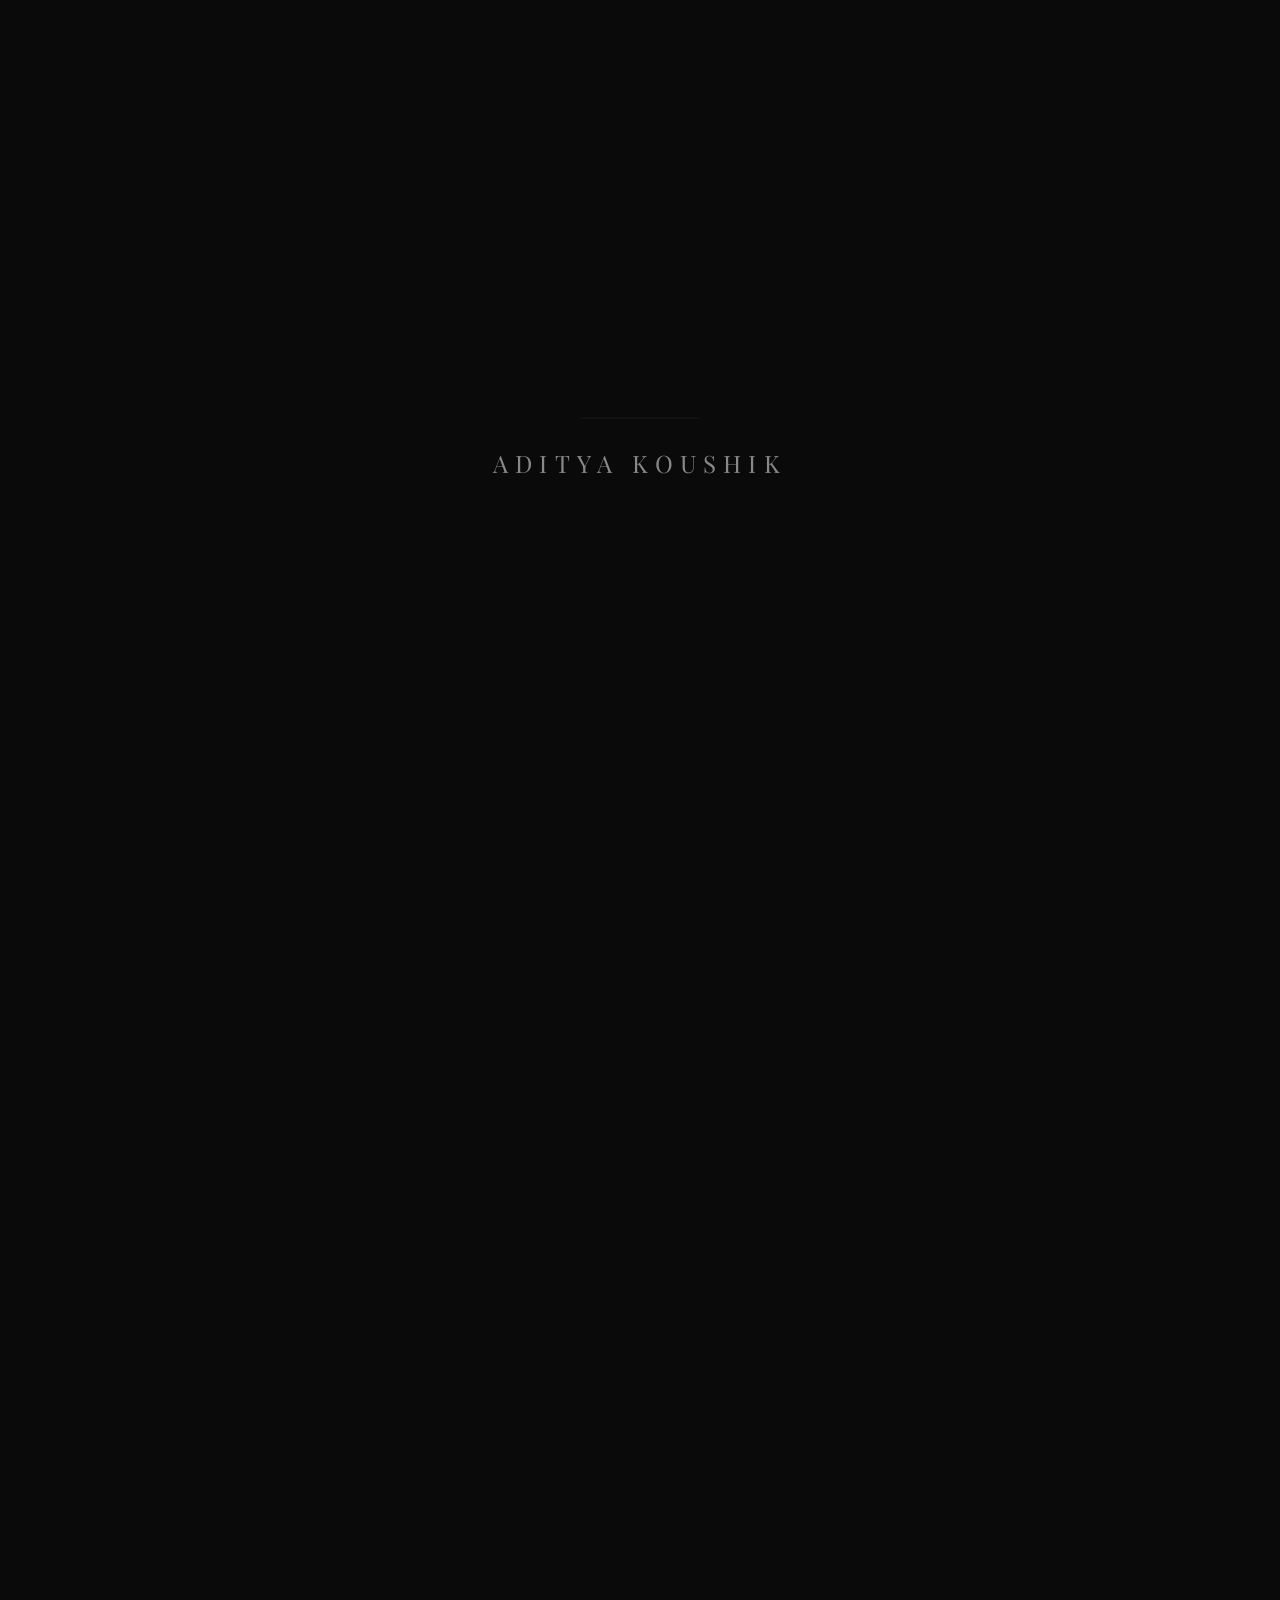
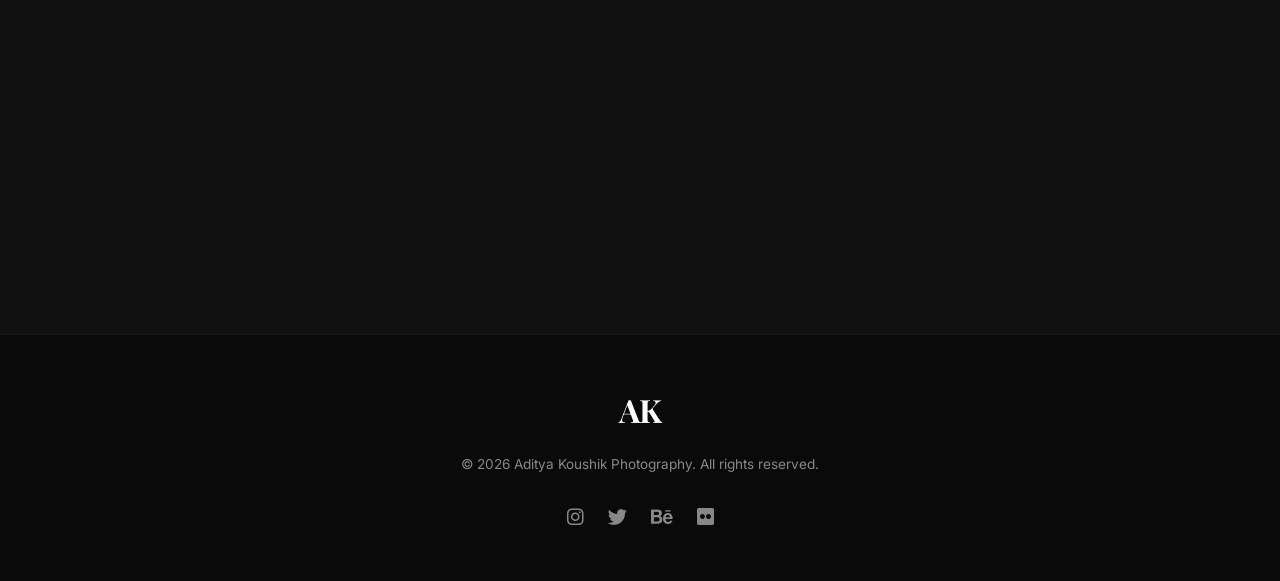
==== commit aabd6270: "feat: Firebase Firestore integration + edit photo in admin" ====
--- a/index.html
+++ b/index.html
@@ -295,6 +295,11 @@
         <div class="lightbox-counter" id="lightboxCounter"></div>
     </div>
 
+    <!-- Firebase -->
+    <script src="https://www.gstatic.com/firebasejs/9.23.0/firebase-app-compat.js"></script>
+    <script src="https://www.gstatic.com/firebasejs/9.23.0/firebase-firestore-compat.js"></script>
+    <script src="js/firebase-config.js"></script>
+    <script src="js/db.js"></script>
     <script src="js/app.js"></script>
 </body>
 </html>
